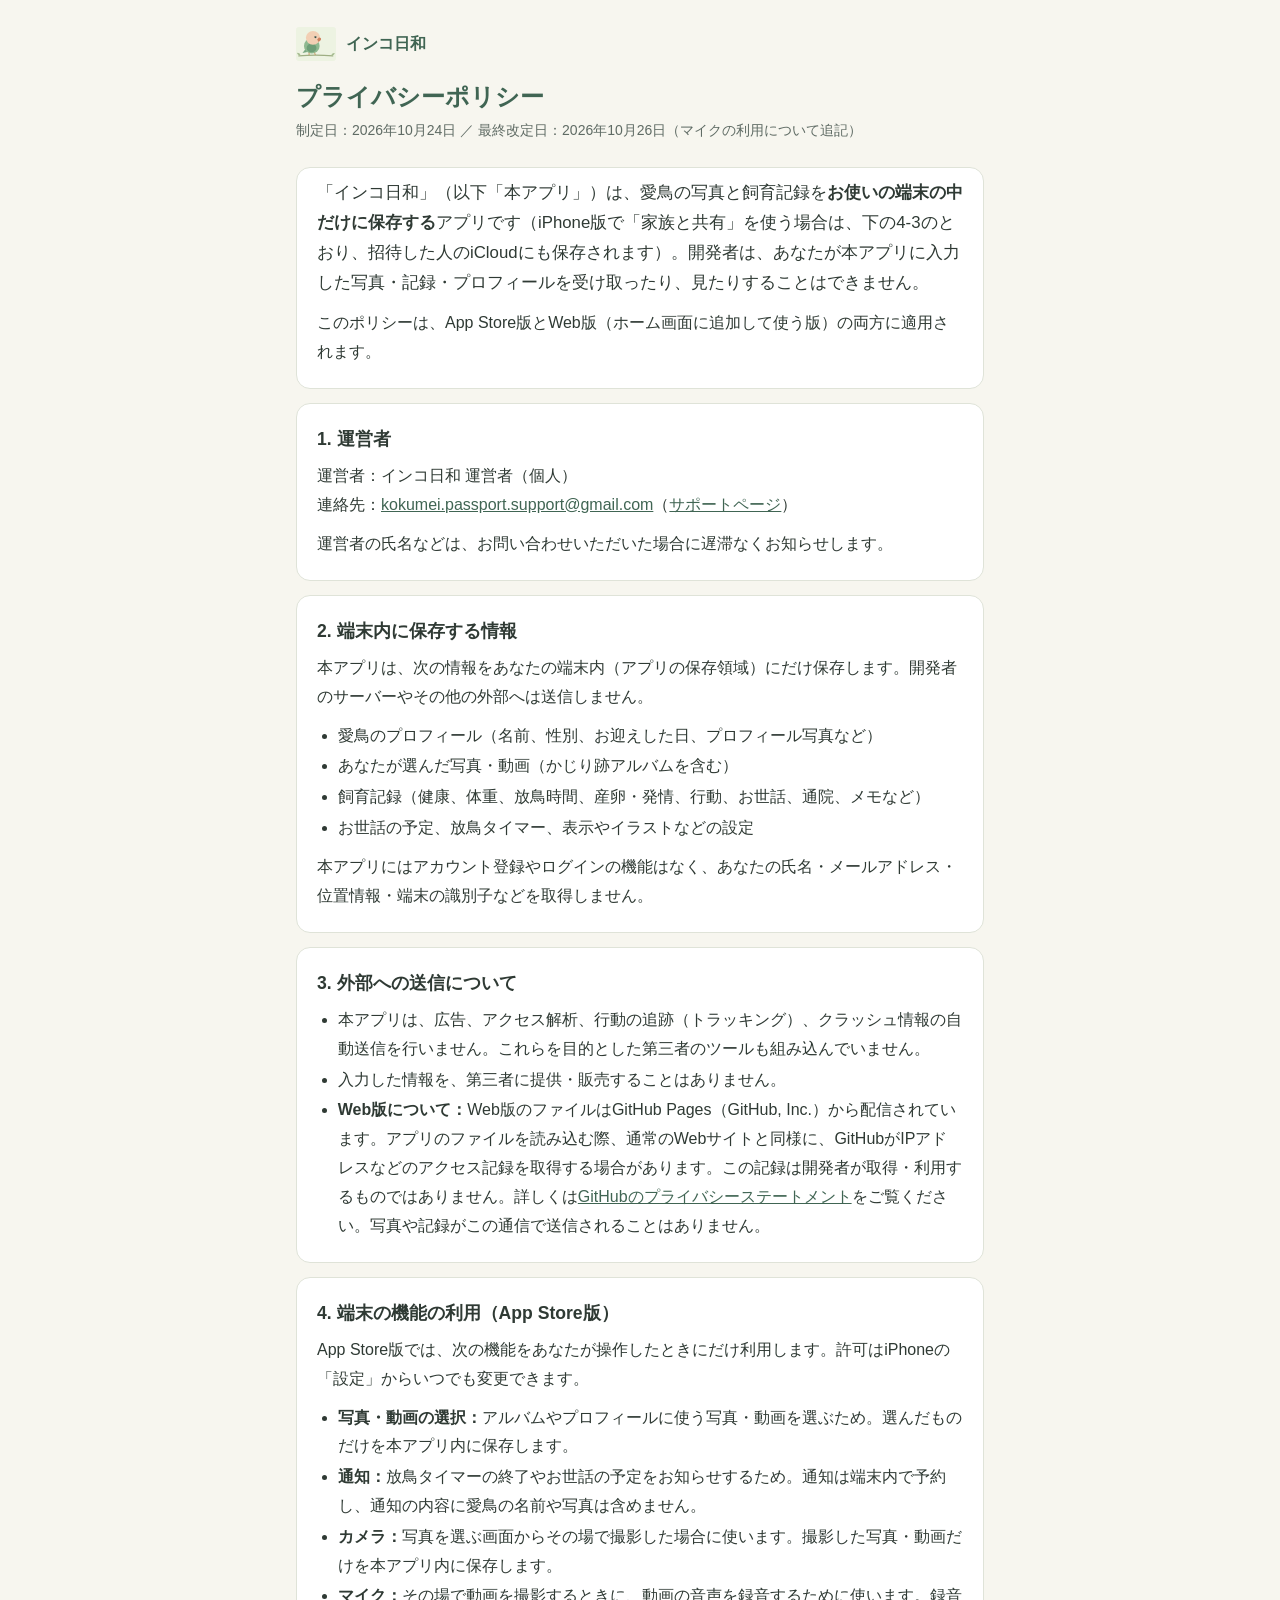
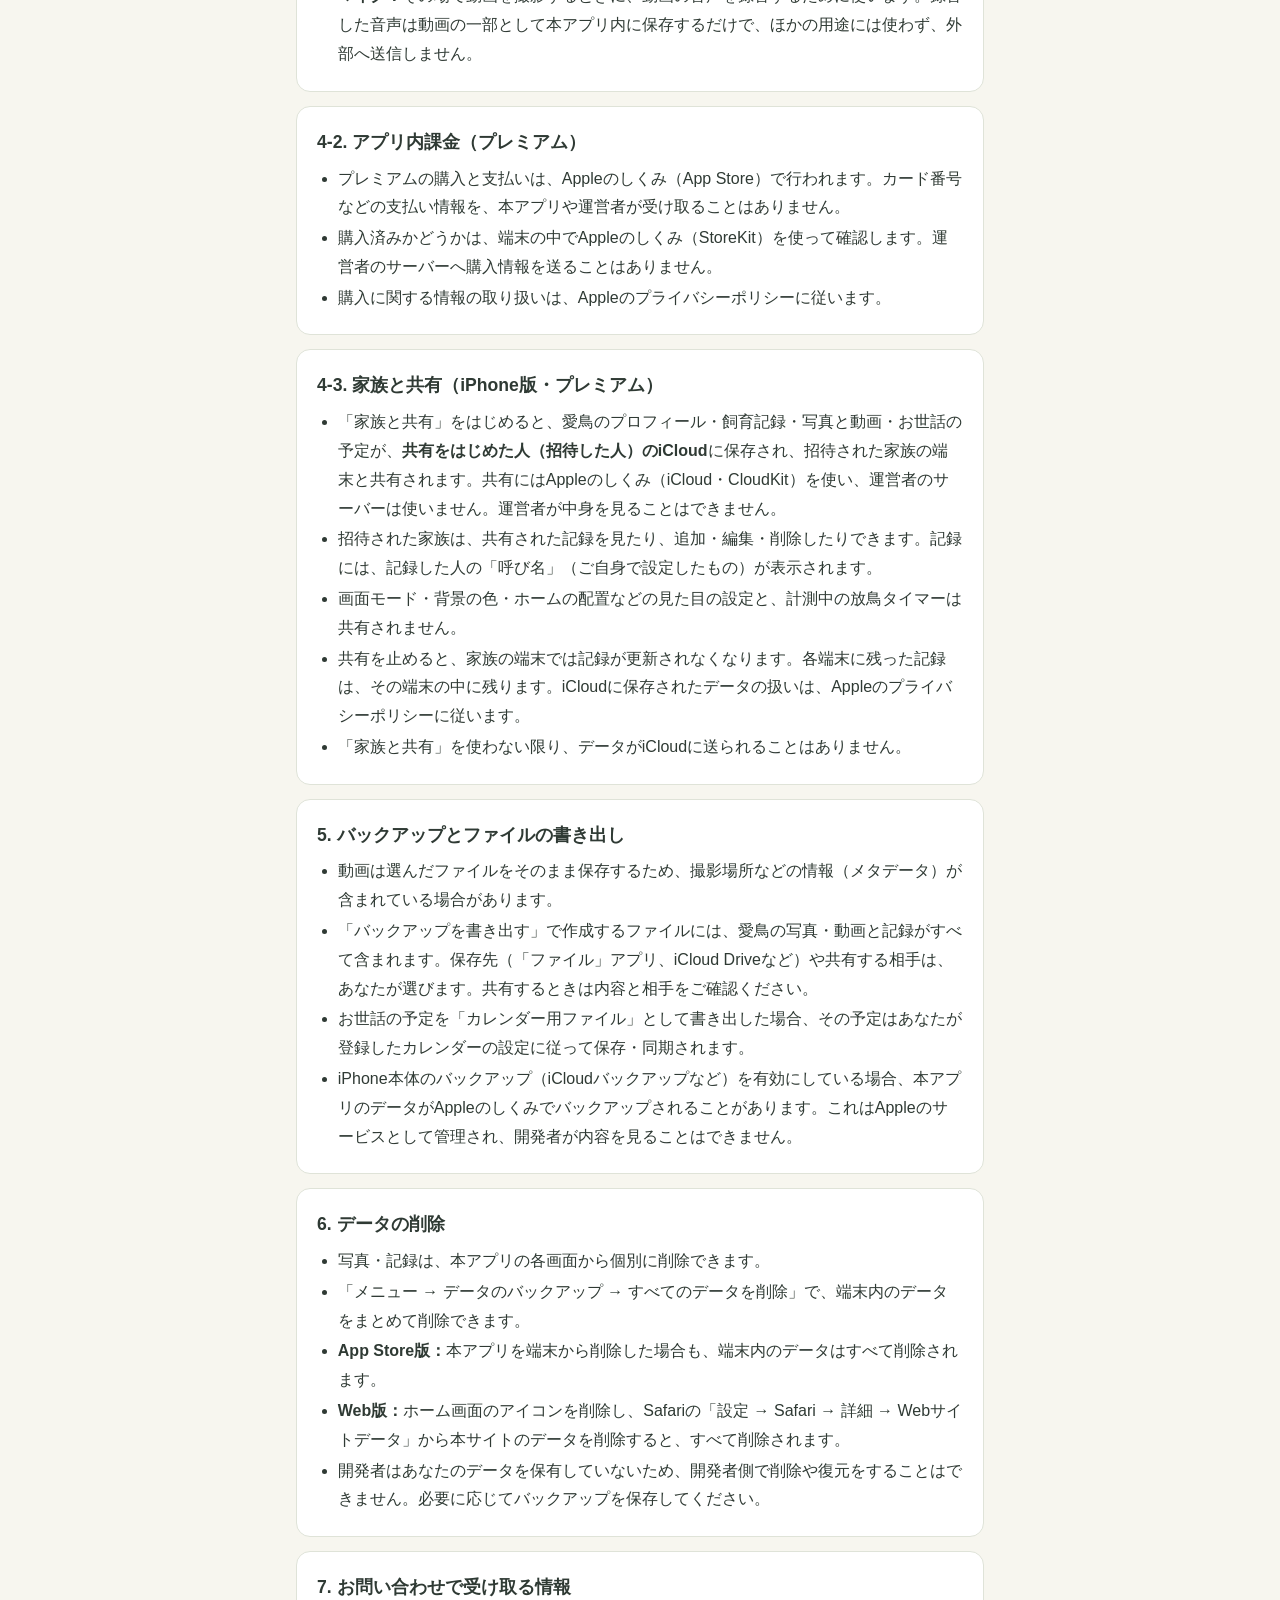
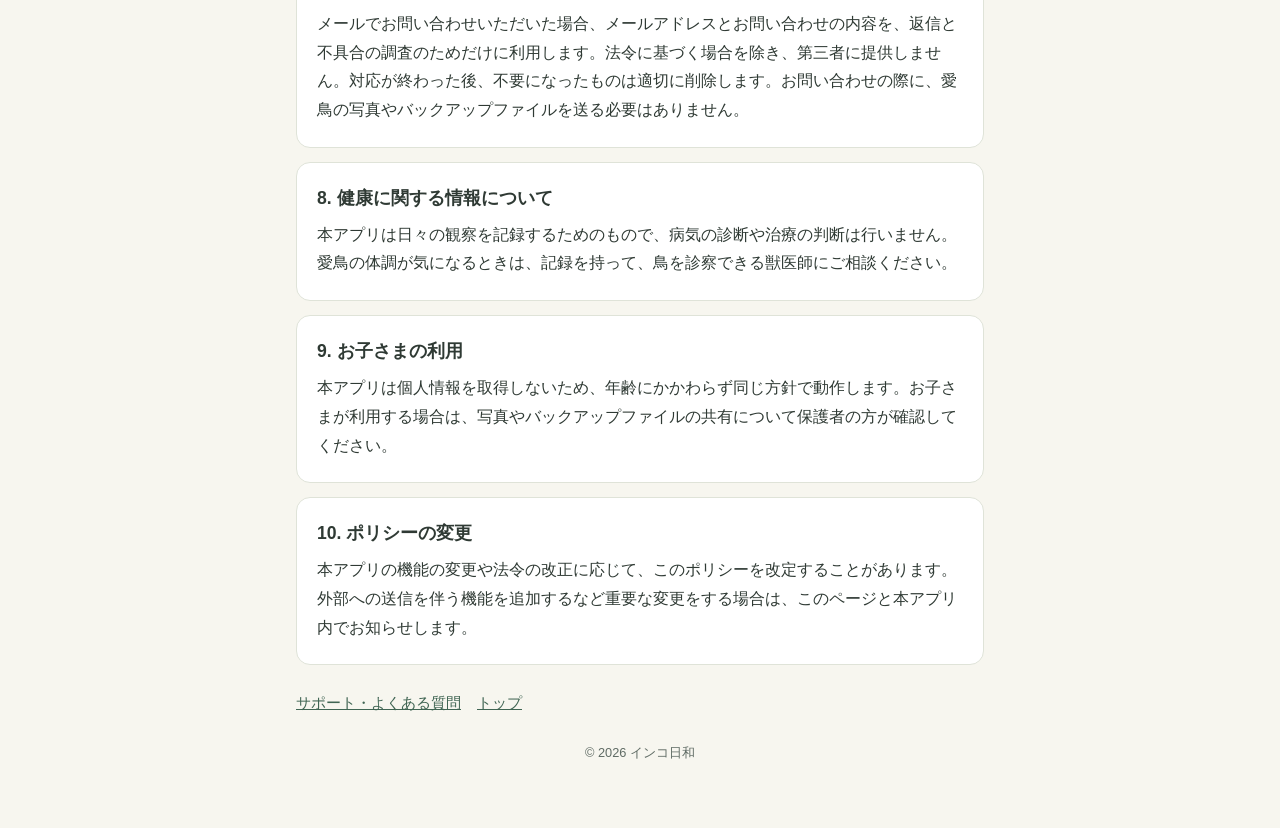
==== privacy.html @ 1c965796 "インコ日和のサポート・プライバシーポリシー・特定商取引法に基づく表記を公開する 本文はアプリのリポジトリ（v1.33.0）と同じ。このサイトにはアプリ本体を置かないため、ページ下の「アプリを開く」を「" ====
<!doctype html>
<html lang="ja">
<head>
  <meta charset="utf-8"><meta name="viewport" content="width=device-width,initial-scale=1,viewport-fit=cover">
  <meta http-equiv="Content-Security-Policy" content="default-src 'self'; style-src 'self'; img-src 'self'; object-src 'none'; base-uri 'self'; form-action 'none'">
  <meta name="theme-color" content="#406553">
  <title>プライバシーポリシー · インコ日和</title>
  <link rel="stylesheet" href="./legal.css">
</head>
<body>
<div class="wrap">
  <header><img src="./bird.svg" alt=""><a href="./">インコ日和</a></header>
  <h1>プライバシーポリシー</h1>
  <p class="meta">制定日：2026年10月24日 ／ 最終改定日：2026年10月26日（マイクの利用について追記）</p>

  <section>
    <p class="lead">「インコ日和」（以下「本アプリ」）は、愛鳥の写真と飼育記録を<strong>お使いの端末の中だけに保存する</strong>アプリです（iPhone版で「家族と共有」を使う場合は、下の4-3のとおり、招待した人のiCloudにも保存されます）。開発者は、あなたが本アプリに入力した写真・記録・プロフィールを受け取ったり、見たりすることはできません。</p>
    <p>このポリシーは、App Store版とWeb版（ホーム画面に追加して使う版）の両方に適用されます。</p>
  </section>

  <section>
    <h2>1. 運営者</h2>
    <p>運営者：インコ日和 運営者（個人）<br>
    連絡先：<a href="mailto:kokumei.passport.support@gmail.com?subject=%E3%82%A4%E3%83%B3%E3%82%B3%E6%97%A5%E5%92%8C%E3%81%AB%E3%81%A4%E3%81%84%E3%81%A6">kokumei.passport.support@gmail.com</a>（<a href="./support.html">サポートページ</a>）</p>
    <p>運営者の氏名などは、お問い合わせいただいた場合に遅滞なくお知らせします。</p>
  </section>

  <section>
    <h2>2. 端末内に保存する情報</h2>
    <p>本アプリは、次の情報をあなたの端末内（アプリの保存領域）にだけ保存します。開発者のサーバーやその他の外部へは送信しません。</p>
    <ul>
      <li>愛鳥のプロフィール（名前、性別、お迎えした日、プロフィール写真など）</li>
      <li>あなたが選んだ写真・動画（かじり跡アルバムを含む）</li>
      <li>飼育記録（健康、体重、放鳥時間、産卵・発情、行動、お世話、通院、メモなど）</li>
      <li>お世話の予定、放鳥タイマー、表示やイラストなどの設定</li>
    </ul>
    <p>本アプリにはアカウント登録やログインの機能はなく、あなたの氏名・メールアドレス・位置情報・端末の識別子などを取得しません。</p>
  </section>

  <section>
    <h2>3. 外部への送信について</h2>
    <ul>
      <li>本アプリは、広告、アクセス解析、行動の追跡（トラッキング）、クラッシュ情報の自動送信を行いません。これらを目的とした第三者のツールも組み込んでいません。</li>
      <li>入力した情報を、第三者に提供・販売することはありません。</li>
      <li><strong>Web版について：</strong>Web版のファイルはGitHub Pages（GitHub, Inc.）から配信されています。アプリのファイルを読み込む際、通常のWebサイトと同様に、GitHubがIPアドレスなどのアクセス記録を取得する場合があります。この記録は開発者が取得・利用するものではありません。詳しくは<a href="https://docs.github.com/ja/site-policy/privacy-policies/github-general-privacy-statement" rel="noopener">GitHubのプライバシーステートメント</a>をご覧ください。写真や記録がこの通信で送信されることはありません。</li>
    </ul>
  </section>

  <section>
    <h2>4. 端末の機能の利用（App Store版）</h2>
    <p>App Store版では、次の機能をあなたが操作したときにだけ利用します。許可はiPhoneの「設定」からいつでも変更できます。</p>
    <ul>
      <li><strong>写真・動画の選択：</strong>アルバムやプロフィールに使う写真・動画を選ぶため。選んだものだけを本アプリ内に保存します。</li>
      <li><strong>通知：</strong>放鳥タイマーの終了やお世話の予定をお知らせするため。通知は端末内で予約し、通知の内容に愛鳥の名前や写真は含めません。</li>
      <li><strong>カメラ：</strong>写真を選ぶ画面からその場で撮影した場合に使います。撮影した写真・動画だけを本アプリ内に保存します。</li>
      <li><strong>マイク：</strong>その場で動画を撮影するときに、動画の音声を録音するために使います。録音した音声は動画の一部として本アプリ内に保存するだけで、ほかの用途には使わず、外部へ送信しません。</li>
    </ul>
  </section>

  <section>
    <h2>4-2. アプリ内課金（プレミアム）</h2>
    <ul>
      <li>プレミアムの購入と支払いは、Appleのしくみ（App Store）で行われます。カード番号などの支払い情報を、本アプリや運営者が受け取ることはありません。</li>
      <li>購入済みかどうかは、端末の中でAppleのしくみ（StoreKit）を使って確認します。運営者のサーバーへ購入情報を送ることはありません。</li>
      <li>購入に関する情報の取り扱いは、Appleのプライバシーポリシーに従います。</li>
    </ul>
  </section>

  <section>
    <h2>4-3. 家族と共有（iPhone版・プレミアム）</h2>
    <ul>
      <li>「家族と共有」をはじめると、愛鳥のプロフィール・飼育記録・写真と動画・お世話の予定が、<strong>共有をはじめた人（招待した人）のiCloud</strong>に保存され、招待された家族の端末と共有されます。共有にはAppleのしくみ（iCloud・CloudKit）を使い、運営者のサーバーは使いません。運営者が中身を見ることはできません。</li>
      <li>招待された家族は、共有された記録を見たり、追加・編集・削除したりできます。記録には、記録した人の「呼び名」（ご自身で設定したもの）が表示されます。</li>
      <li>画面モード・背景の色・ホームの配置などの見た目の設定と、計測中の放鳥タイマーは共有されません。</li>
      <li>共有を止めると、家族の端末では記録が更新されなくなります。各端末に残った記録は、その端末の中に残ります。iCloudに保存されたデータの扱いは、Appleのプライバシーポリシーに従います。</li>
      <li>「家族と共有」を使わない限り、データがiCloudに送られることはありません。</li>
    </ul>
  </section>

  <section>
    <h2>5. バックアップとファイルの書き出し</h2>
    <ul>
      <li>動画は選んだファイルをそのまま保存するため、撮影場所などの情報（メタデータ）が含まれている場合があります。</li>
      <li>「バックアップを書き出す」で作成するファイルには、愛鳥の写真・動画と記録がすべて含まれます。保存先（「ファイル」アプリ、iCloud Driveなど）や共有する相手は、あなたが選びます。共有するときは内容と相手をご確認ください。</li>
      <li>お世話の予定を「カレンダー用ファイル」として書き出した場合、その予定はあなたが登録したカレンダーの設定に従って保存・同期されます。</li>
      <li>iPhone本体のバックアップ（iCloudバックアップなど）を有効にしている場合、本アプリのデータがAppleのしくみでバックアップされることがあります。これはAppleのサービスとして管理され、開発者が内容を見ることはできません。</li>
    </ul>
  </section>

  <section>
    <h2>6. データの削除</h2>
    <ul>
      <li>写真・記録は、本アプリの各画面から個別に削除できます。</li>
      <li>「メニュー → データのバックアップ → すべてのデータを削除」で、端末内のデータをまとめて削除できます。</li>
      <li><strong>App Store版：</strong>本アプリを端末から削除した場合も、端末内のデータはすべて削除されます。</li>
      <li><strong>Web版：</strong>ホーム画面のアイコンを削除し、Safariの「設定 → Safari → 詳細 → Webサイトデータ」から本サイトのデータを削除すると、すべて削除されます。</li>
      <li>開発者はあなたのデータを保有していないため、開発者側で削除や復元をすることはできません。必要に応じてバックアップを保存してください。</li>
    </ul>
  </section>

  <section>
    <h2>7. お問い合わせで受け取る情報</h2>
    <p>メールでお問い合わせいただいた場合、メールアドレスとお問い合わせの内容を、返信と不具合の調査のためだけに利用します。法令に基づく場合を除き、第三者に提供しません。対応が終わった後、不要になったものは適切に削除します。お問い合わせの際に、愛鳥の写真やバックアップファイルを送る必要はありません。</p>
  </section>

  <section>
    <h2>8. 健康に関する情報について</h2>
    <p>本アプリは日々の観察を記録するためのもので、病気の診断や治療の判断は行いません。愛鳥の体調が気になるときは、記録を持って、鳥を診察できる獣医師にご相談ください。</p>
  </section>

  <section>
    <h2>9. お子さまの利用</h2>
    <p>本アプリは個人情報を取得しないため、年齢にかかわらず同じ方針で動作します。お子さまが利用する場合は、写真やバックアップファイルの共有について保護者の方が確認してください。</p>
  </section>

  <section>
    <h2>10. ポリシーの変更</h2>
    <p>本アプリの機能の変更や法令の改正に応じて、このポリシーを改定することがあります。外部への送信を伴う機能を追加するなど重要な変更をする場合は、このページと本アプリ内でお知らせします。</p>
  </section>

  <nav class="links"><a href="./support.html">サポート・よくある質問</a><a href="./">トップ</a></nav>
  <footer>© 2026 インコ日和</footer>
</div>
</body>
</html>
---- legal.css ----
:root{--green:#406553;--bg:#f7f6ef;--card:#fff;--text:#2f3a34;--muted:#5f6b64;--line:#dfe3d8;--mark:#fff3b0}
@media (prefers-color-scheme:dark){:root{--green:#9cc7ae;--bg:#1d2320;--card:#262e2a;--text:#e8ece8;--muted:#a9b4ad;--line:#38423d;--mark:#5a4d12}}
*{box-sizing:border-box}
body{margin:0;background:var(--bg);color:var(--text);font-family:-apple-system,BlinkMacSystemFont,"Hiragino Kaku Gothic ProN","Noto Sans JP",sans-serif;font-size:16px;line-height:1.8;-webkit-text-size-adjust:100%}
.wrap{max-width:720px;margin:0 auto;padding:24px 16px 64px}
header{display:flex;align-items:center;gap:10px;margin-bottom:8px}
header img{width:40px;height:40px}
header a{color:var(--green);font-weight:700;text-decoration:none}
h1{font-size:1.5rem;line-height:1.4;margin:16px 0 4px;color:var(--green)}
.meta{color:var(--muted);font-size:.875rem;margin:0 0 24px}
section{background:var(--card);border:1px solid var(--line);border-radius:14px;padding:4px 20px 12px;margin:0 0 14px}
h2{font-size:1.1rem;margin:16px 0 6px}
h3{font-size:1rem;margin:14px 0 4px}
p,ul,ol{margin:6px 0 10px}
ul,ol{padding-left:1.3em}
li{margin:2px 0}
a{color:var(--green)}
mark{background:var(--mark);color:inherit;padding:0 3px;border-radius:3px}
details{border-top:1px solid var(--line);padding:10px 0}
details:first-of-type{border-top:0}
summary{font-weight:700;cursor:pointer;min-height:44px;display:flex;align-items:center}
.lead{font-size:1.05rem}
nav.links{display:flex;flex-wrap:wrap;gap:8px 16px;margin:24px 0 0;font-size:.95rem}
footer{color:var(--muted);font-size:.8rem;margin-top:24px;text-align:center}
dl.law{display:grid;grid-template-columns:minmax(7em,auto) 1fr;gap:10px 16px;margin:12px 0}dl.law dt{font-weight:700;color:var(--muted)}dl.law dd{margin:0;overflow-wrap:anywhere}@media(max-width:480px){dl.law{grid-template-columns:1fr;gap:2px}dl.law dd{margin-bottom:12px}}
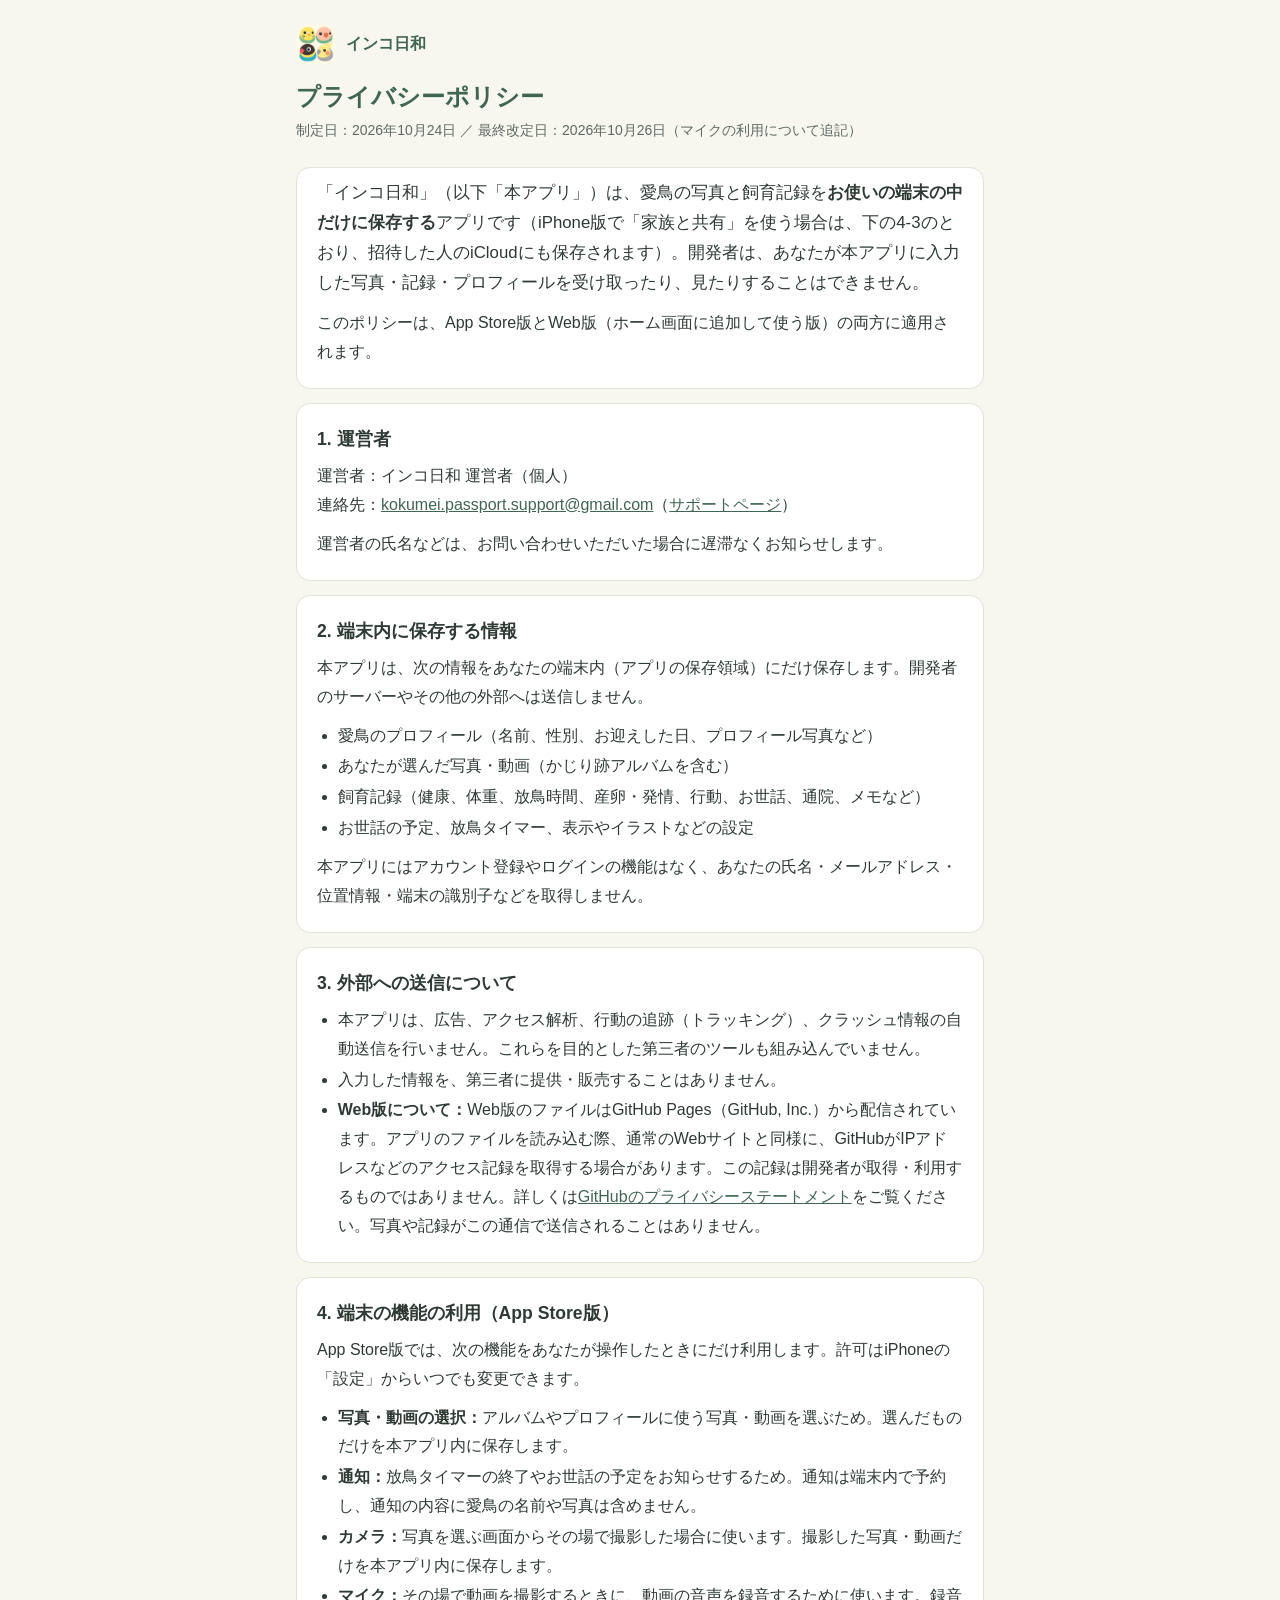
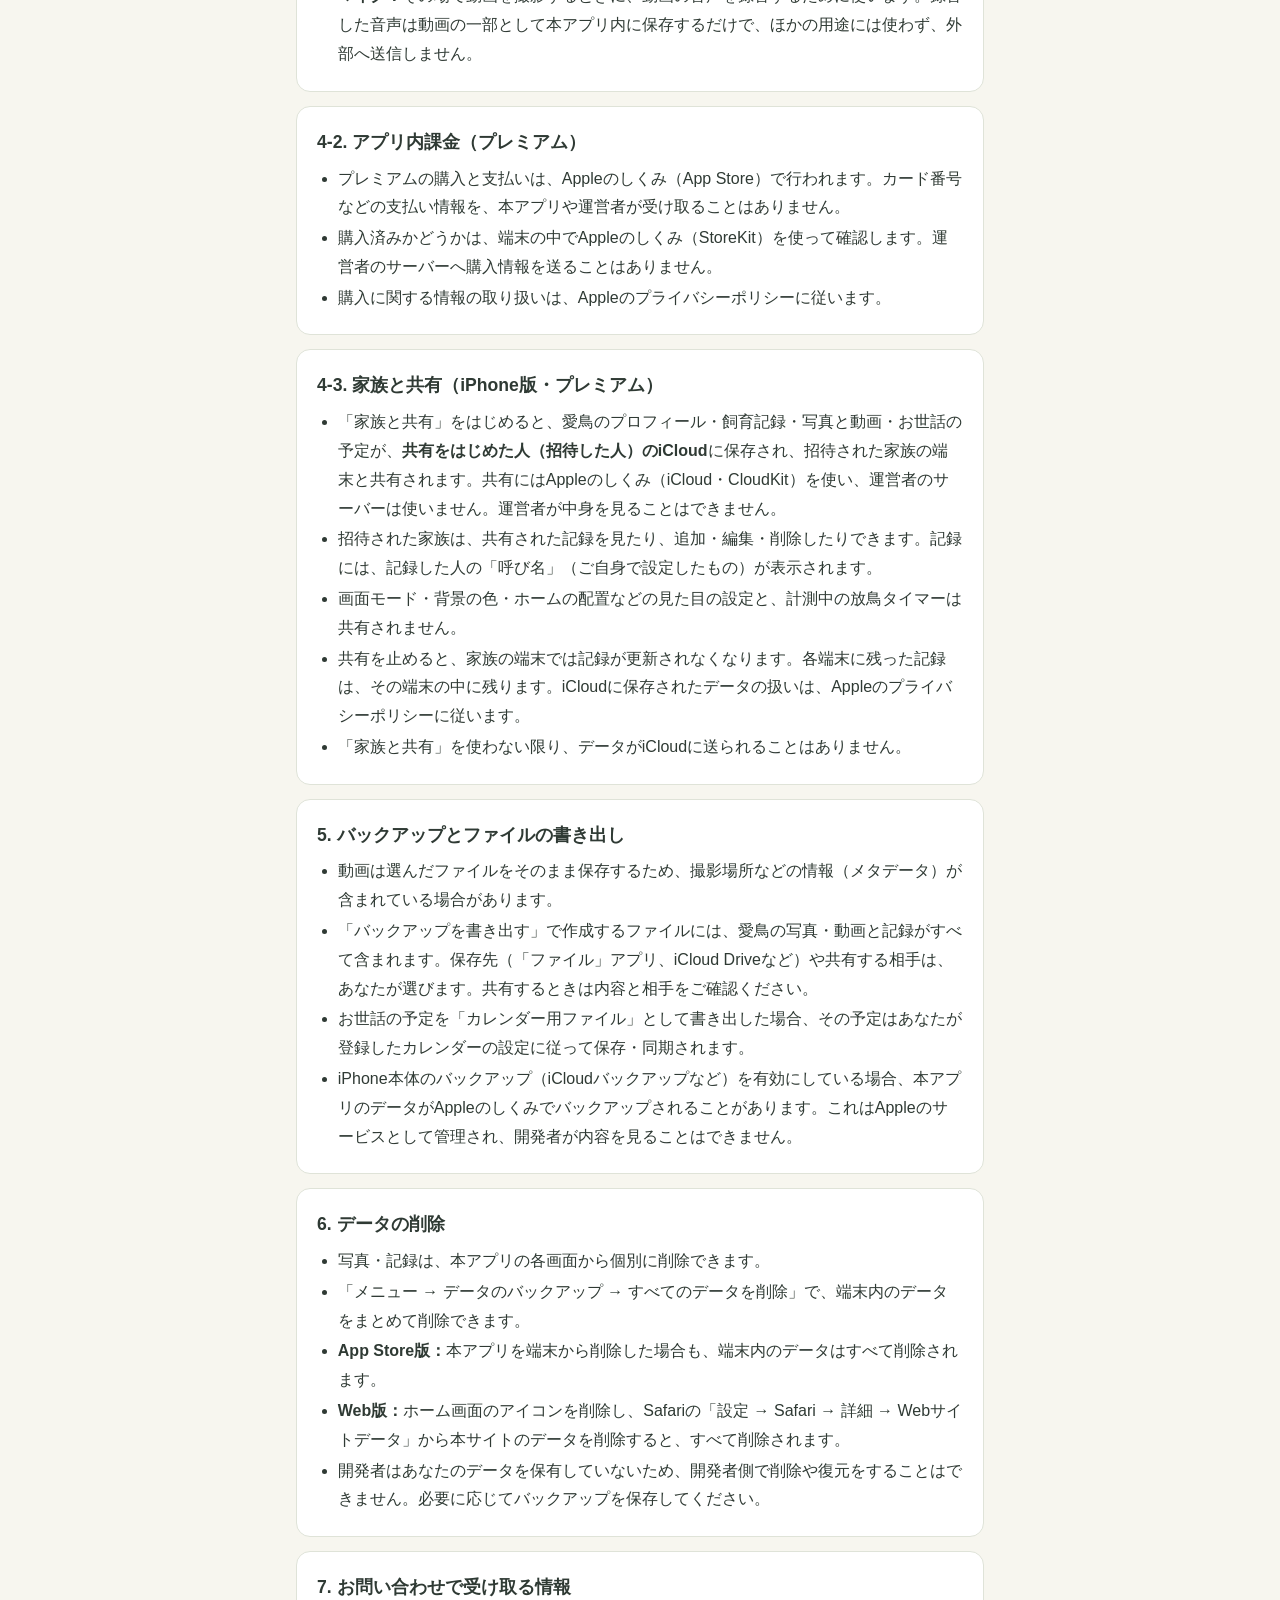
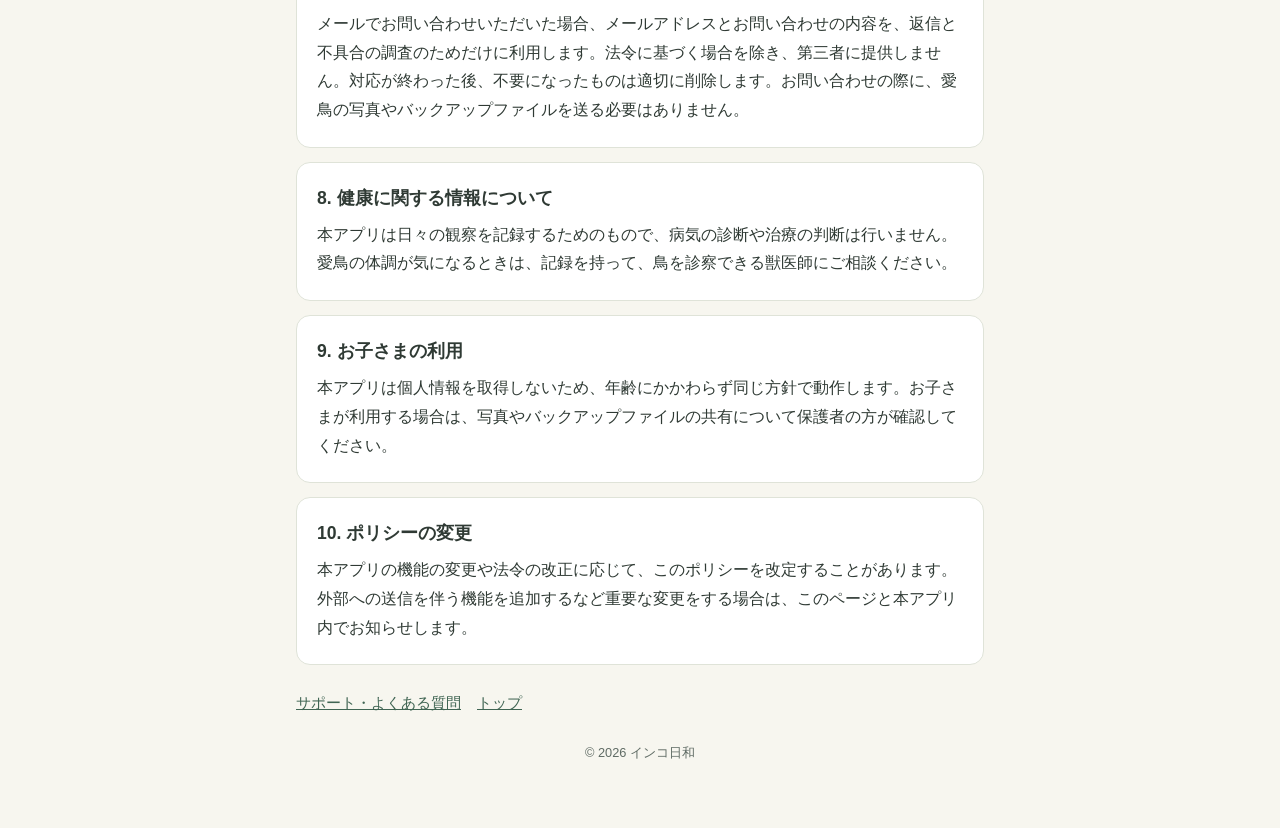
==== commit 8070302e: "見出しのアイコンを、採用中の4羽のアイコンにする Co-Authored-By: Claude Opus 5.5 <noreply@anthropic.com> Claude-Session: htt" ====
--- a/privacy.html
+++ b/privacy.html
@@ -9,7 +9,7 @@
 </head>
 <body>
 <div class="wrap">
-  <header><img src="./bird.svg" alt=""><a href="./">インコ日和</a></header>
+  <header><img src="./icon-inko-192.png" alt=""><a href="./">インコ日和</a></header>
   <h1>プライバシーポリシー</h1>
   <p class="meta">制定日：2026年10月24日 ／ 最終改定日：2026年10月26日（マイクの利用について追記）</p>
 
--- a/legal.css
+++ b/legal.css
@@ -4,7 +4,7 @@
 body{margin:0;background:var(--bg);color:var(--text);font-family:-apple-system,BlinkMacSystemFont,"Hiragino Kaku Gothic ProN","Noto Sans JP",sans-serif;font-size:16px;line-height:1.8;-webkit-text-size-adjust:100%}
 .wrap{max-width:720px;margin:0 auto;padding:24px 16px 64px}
 header{display:flex;align-items:center;gap:10px;margin-bottom:8px}
-header img{width:40px;height:40px}
+header img{width:40px;height:40px;border-radius:10px}
 header a{color:var(--green);font-weight:700;text-decoration:none}
 h1{font-size:1.5rem;line-height:1.4;margin:16px 0 4px;color:var(--green)}
 .meta{color:var(--muted);font-size:.875rem;margin:0 0 24px}
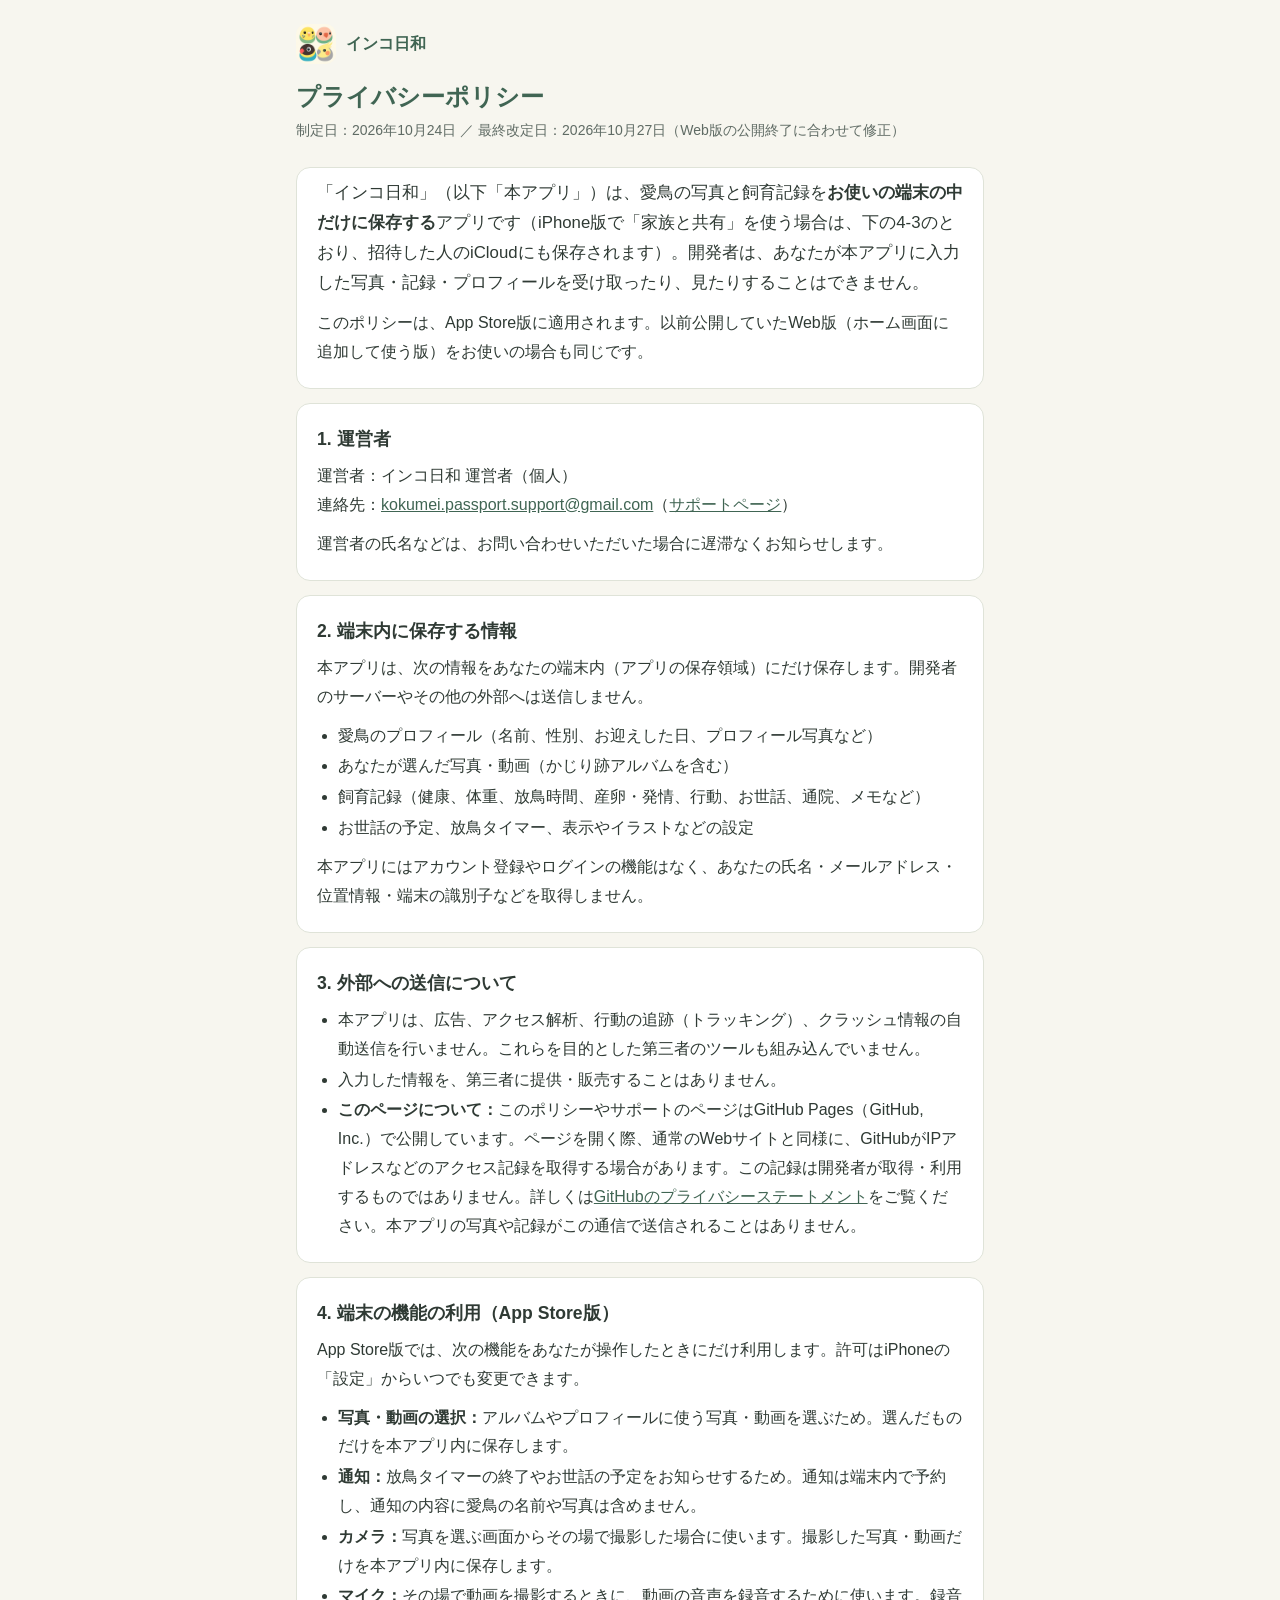
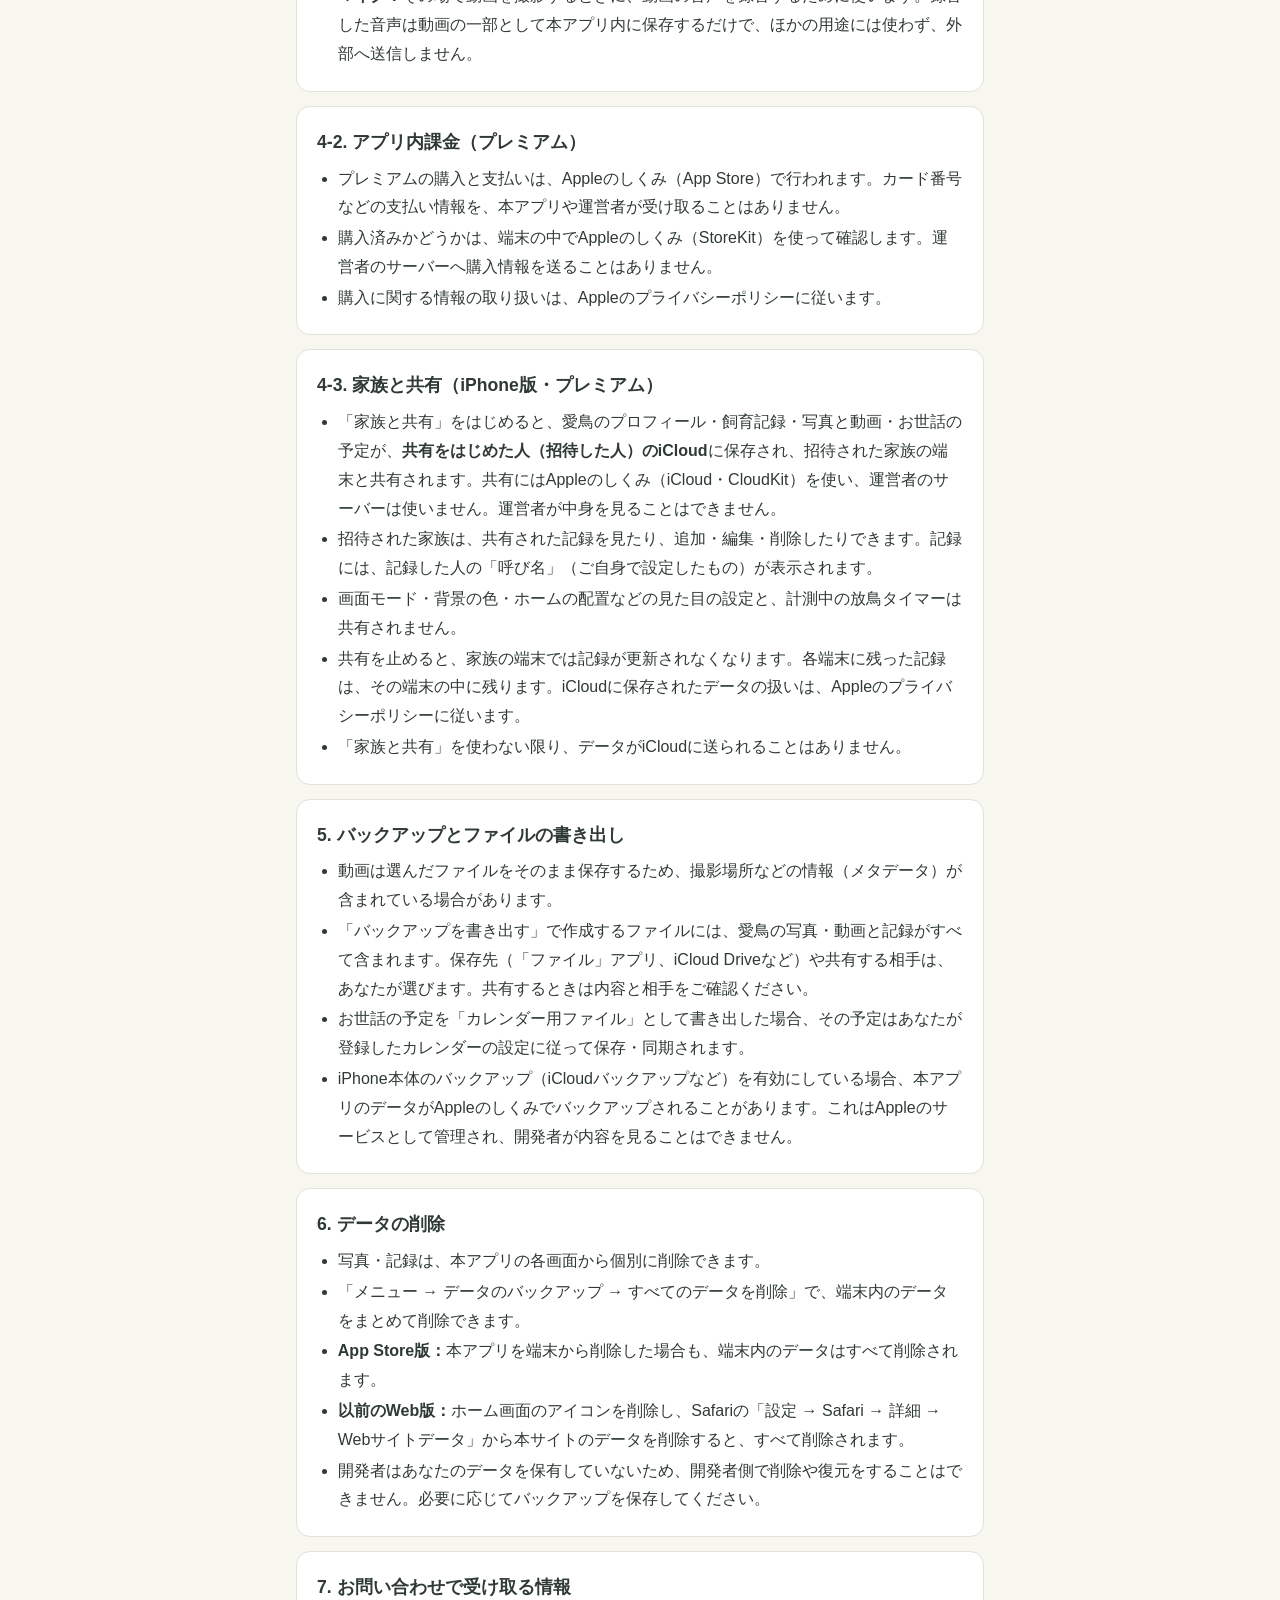
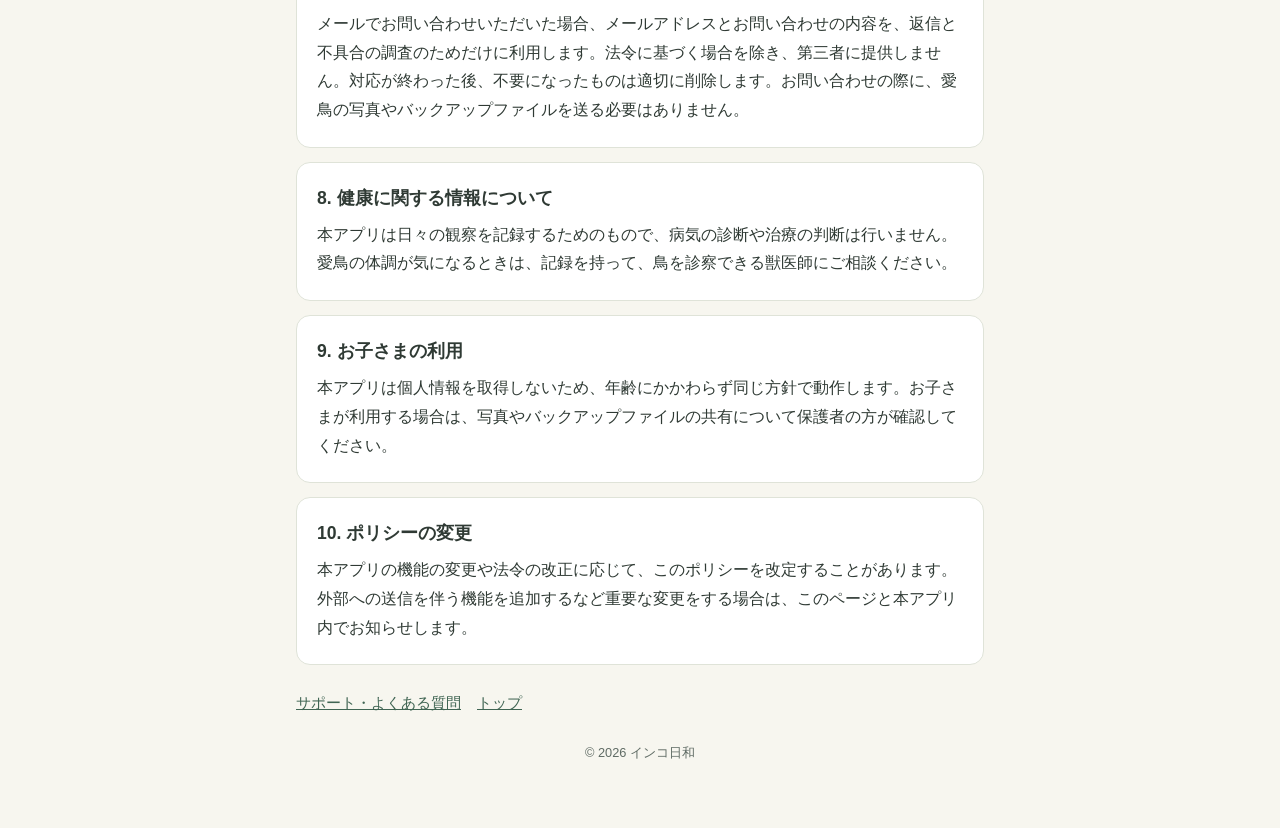
==== commit 5f61f07d: "サポートとプライバシーポリシーのWeb版の説明を、公開終了に合わせて整理する Co-Authored-By: Claude Opus 5.5 <noreply@anthropic.com> Claud" ====
--- a/privacy.html
+++ b/privacy.html
@@ -11,11 +11,11 @@
 <div class="wrap">
   <header><img src="./icon-inko-192.png" alt=""><a href="./">インコ日和</a></header>
   <h1>プライバシーポリシー</h1>
-  <p class="meta">制定日：2026年10月24日 ／ 最終改定日：2026年10月26日（マイクの利用について追記）</p>
+  <p class="meta">制定日：2026年10月24日 ／ 最終改定日：2026年10月27日（Web版の公開終了に合わせて修正）</p>
 
   <section>
     <p class="lead">「インコ日和」（以下「本アプリ」）は、愛鳥の写真と飼育記録を<strong>お使いの端末の中だけに保存する</strong>アプリです（iPhone版で「家族と共有」を使う場合は、下の4-3のとおり、招待した人のiCloudにも保存されます）。開発者は、あなたが本アプリに入力した写真・記録・プロフィールを受け取ったり、見たりすることはできません。</p>
-    <p>このポリシーは、App Store版とWeb版（ホーム画面に追加して使う版）の両方に適用されます。</p>
+    <p>このポリシーは、App Store版に適用されます。以前公開していたWeb版（ホーム画面に追加して使う版）をお使いの場合も同じです。</p>
   </section>
 
   <section>
@@ -42,7 +42,7 @@
     <ul>
       <li>本アプリは、広告、アクセス解析、行動の追跡（トラッキング）、クラッシュ情報の自動送信を行いません。これらを目的とした第三者のツールも組み込んでいません。</li>
       <li>入力した情報を、第三者に提供・販売することはありません。</li>
-      <li><strong>Web版について：</strong>Web版のファイルはGitHub Pages（GitHub, Inc.）から配信されています。アプリのファイルを読み込む際、通常のWebサイトと同様に、GitHubがIPアドレスなどのアクセス記録を取得する場合があります。この記録は開発者が取得・利用するものではありません。詳しくは<a href="https://docs.github.com/ja/site-policy/privacy-policies/github-general-privacy-statement" rel="noopener">GitHubのプライバシーステートメント</a>をご覧ください。写真や記録がこの通信で送信されることはありません。</li>
+      <li><strong>このページについて：</strong>このポリシーやサポートのページはGitHub Pages（GitHub, Inc.）で公開しています。ページを開く際、通常のWebサイトと同様に、GitHubがIPアドレスなどのアクセス記録を取得する場合があります。この記録は開発者が取得・利用するものではありません。詳しくは<a href="https://docs.github.com/ja/site-policy/privacy-policies/github-general-privacy-statement" rel="noopener">GitHubのプライバシーステートメント</a>をご覧ください。本アプリの写真や記録がこの通信で送信されることはありません。</li>
     </ul>
   </section>
 
@@ -93,7 +93,7 @@
       <li>写真・記録は、本アプリの各画面から個別に削除できます。</li>
       <li>「メニュー → データのバックアップ → すべてのデータを削除」で、端末内のデータをまとめて削除できます。</li>
       <li><strong>App Store版：</strong>本アプリを端末から削除した場合も、端末内のデータはすべて削除されます。</li>
-      <li><strong>Web版：</strong>ホーム画面のアイコンを削除し、Safariの「設定 → Safari → 詳細 → Webサイトデータ」から本サイトのデータを削除すると、すべて削除されます。</li>
+      <li><strong>以前のWeb版：</strong>ホーム画面のアイコンを削除し、Safariの「設定 → Safari → 詳細 → Webサイトデータ」から本サイトのデータを削除すると、すべて削除されます。</li>
       <li>開発者はあなたのデータを保有していないため、開発者側で削除や復元をすることはできません。必要に応じてバックアップを保存してください。</li>
     </ul>
   </section>
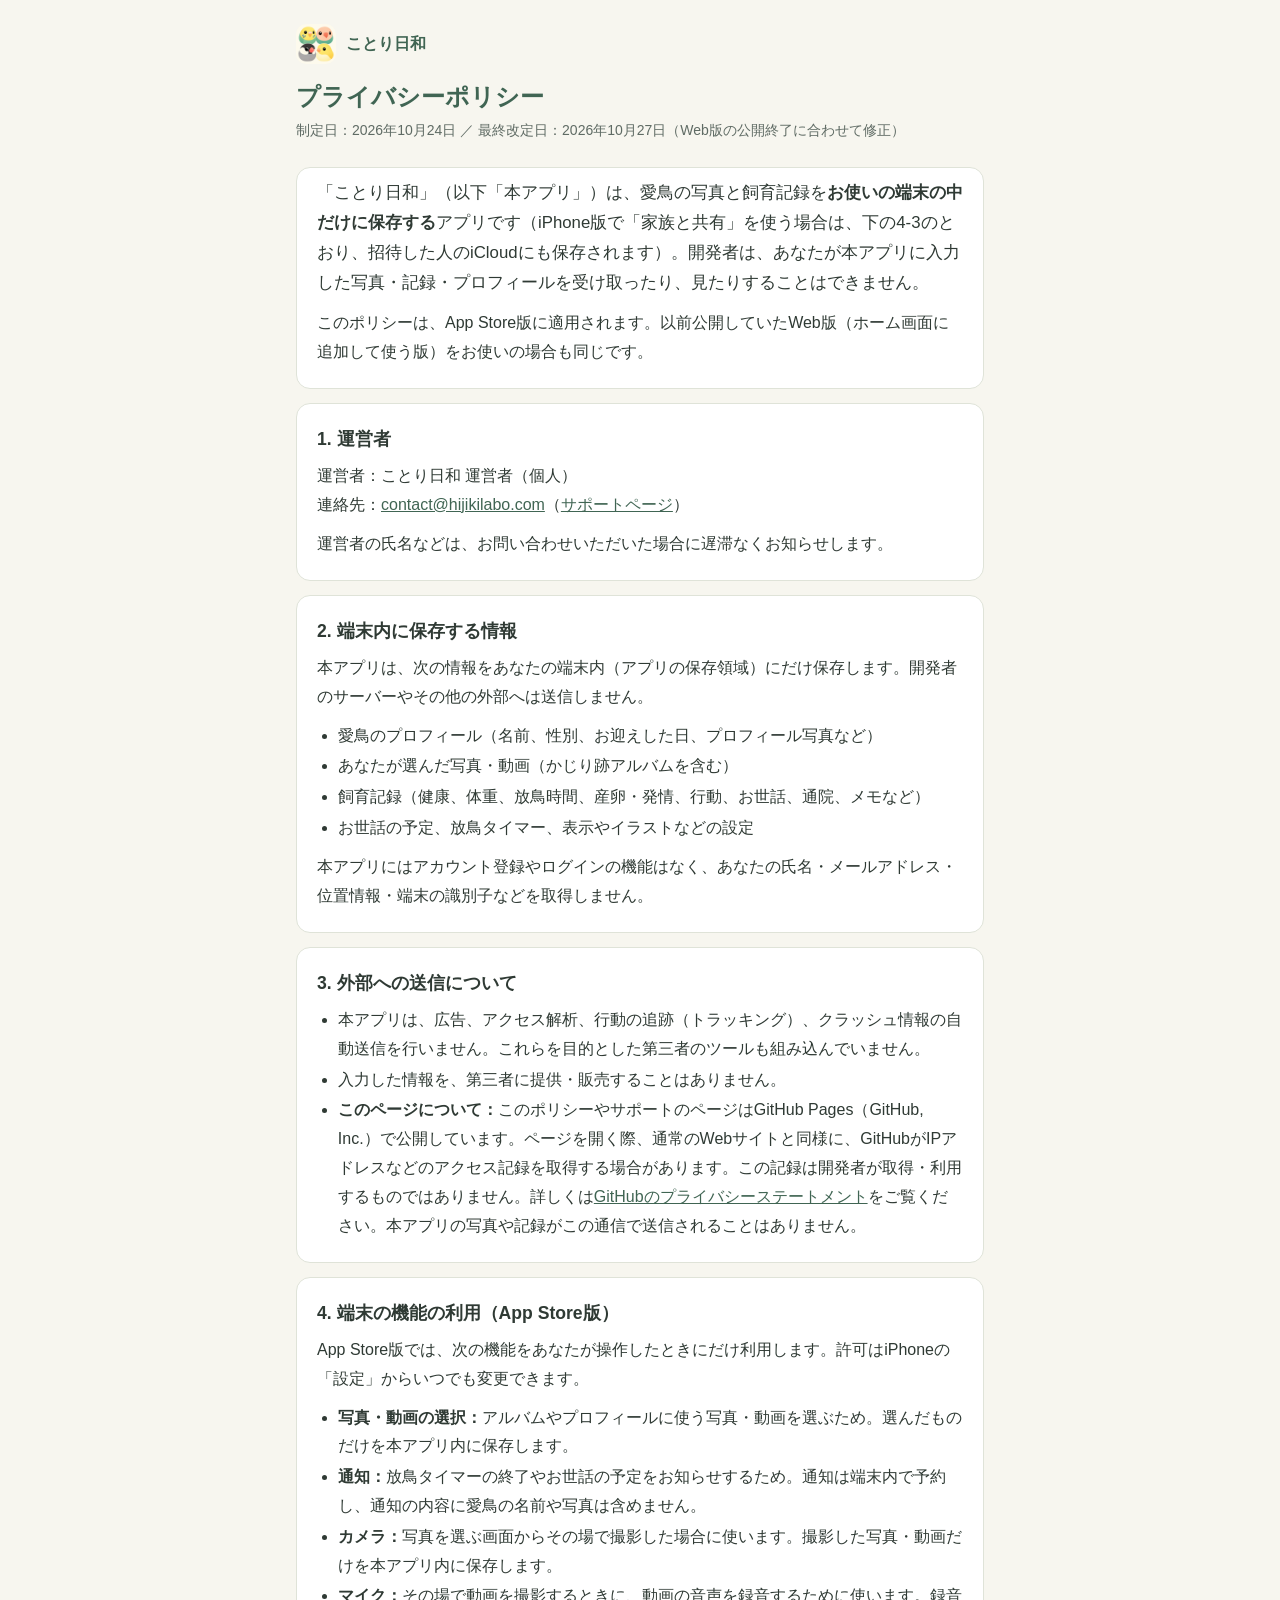
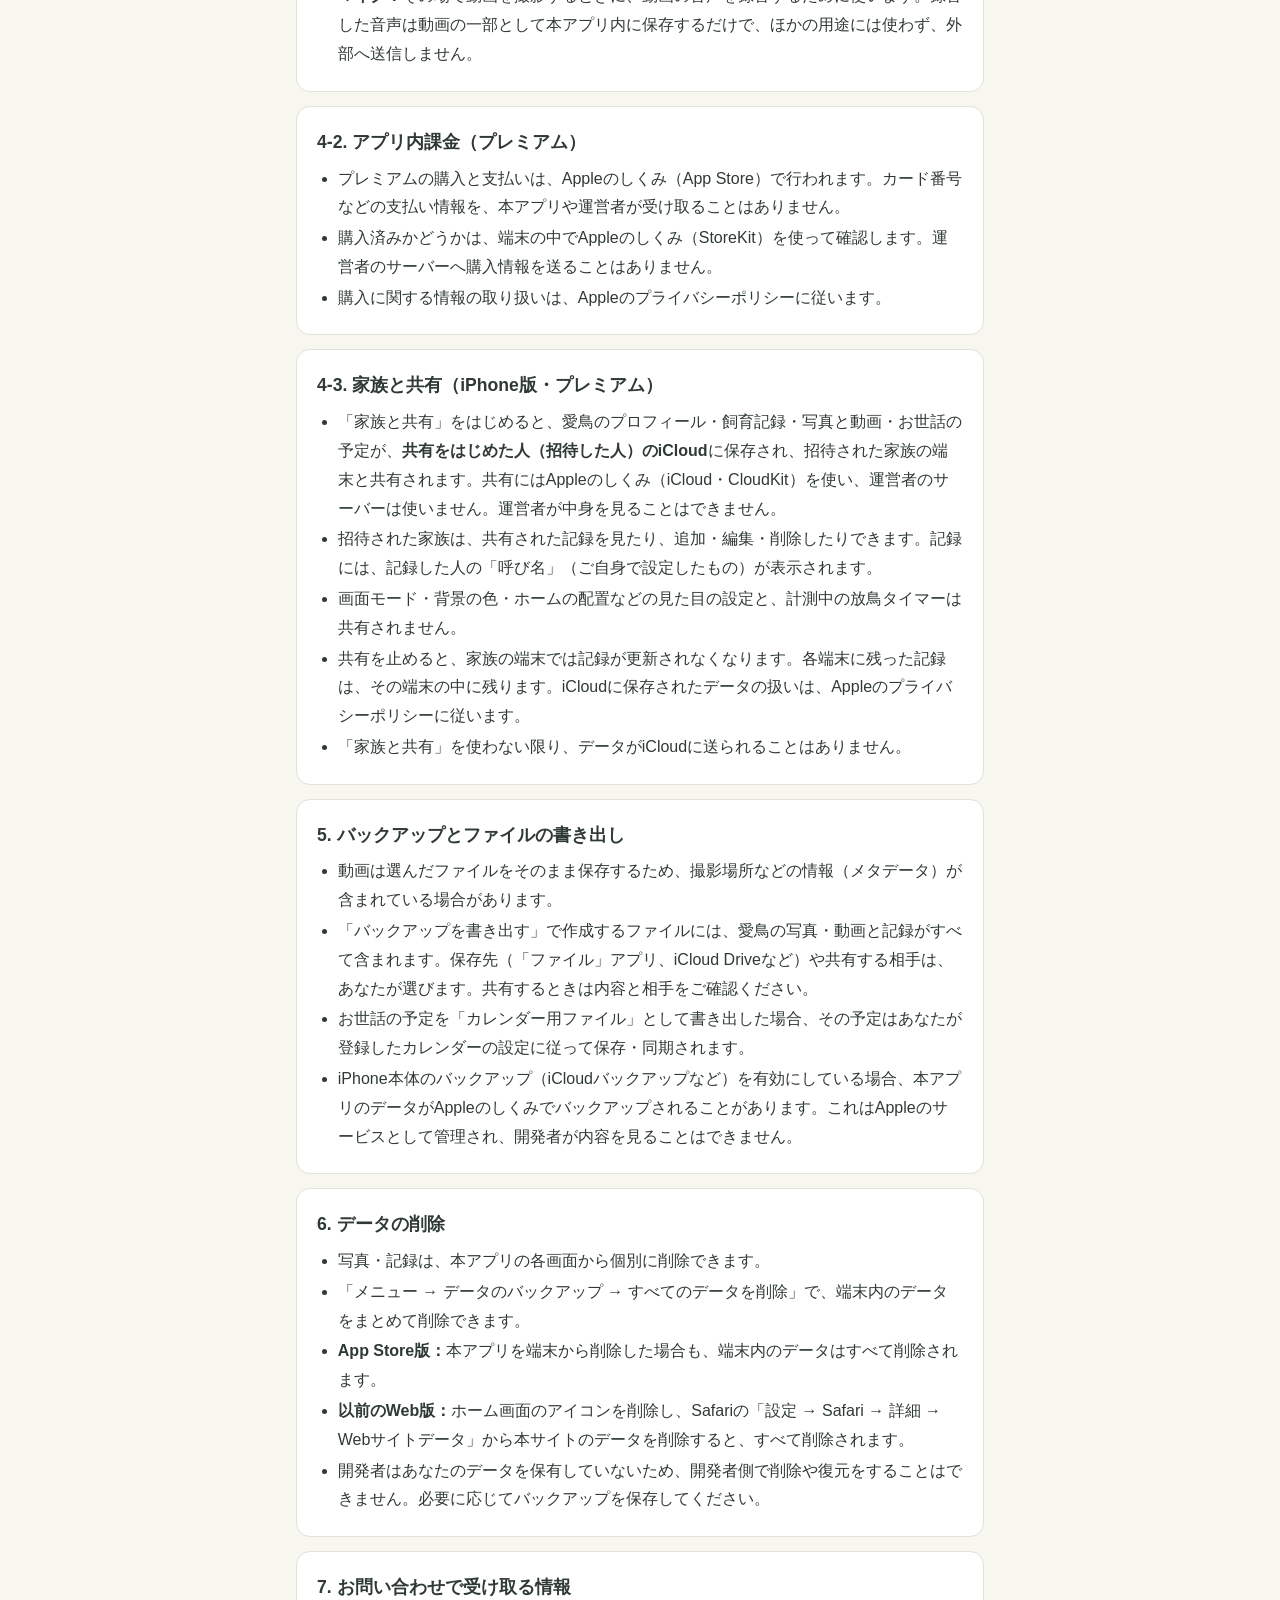
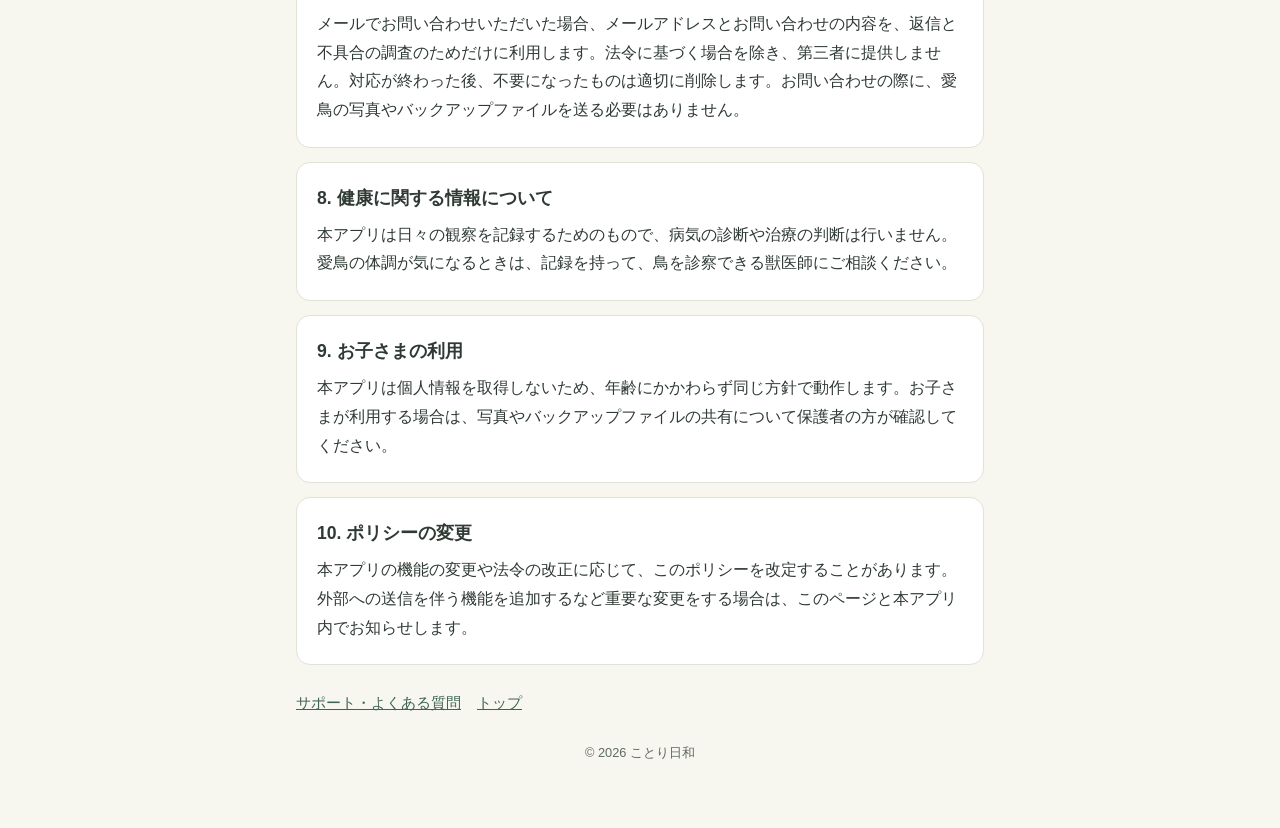
==== commit cdf38f3f: "名称をことり日和へ、連絡先をcontact@hijikilabo.comへ変更し、写真の上限説明を更新する アプリ側の3ページと見出しのアイコン（4羽のA案）を反映。トップページとREADMEも改名。" ====
--- a/privacy.html
+++ b/privacy.html
@@ -4,24 +4,24 @@
   <meta charset="utf-8"><meta name="viewport" content="width=device-width,initial-scale=1,viewport-fit=cover">
   <meta http-equiv="Content-Security-Policy" content="default-src 'self'; style-src 'self'; img-src 'self'; object-src 'none'; base-uri 'self'; form-action 'none'">
   <meta name="theme-color" content="#406553">
-  <title>プライバシーポリシー · インコ日和</title>
+  <title>プライバシーポリシー · ことり日和</title>
   <link rel="stylesheet" href="./legal.css">
 </head>
 <body>
 <div class="wrap">
-  <header><img src="./icon-inko-192.png" alt=""><a href="./">インコ日和</a></header>
+  <header><img src="./icon-inko-192.png" alt=""><a href="./">ことり日和</a></header>
   <h1>プライバシーポリシー</h1>
   <p class="meta">制定日：2026年10月24日 ／ 最終改定日：2026年10月27日（Web版の公開終了に合わせて修正）</p>
 
   <section>
-    <p class="lead">「インコ日和」（以下「本アプリ」）は、愛鳥の写真と飼育記録を<strong>お使いの端末の中だけに保存する</strong>アプリです（iPhone版で「家族と共有」を使う場合は、下の4-3のとおり、招待した人のiCloudにも保存されます）。開発者は、あなたが本アプリに入力した写真・記録・プロフィールを受け取ったり、見たりすることはできません。</p>
+    <p class="lead">「ことり日和」（以下「本アプリ」）は、愛鳥の写真と飼育記録を<strong>お使いの端末の中だけに保存する</strong>アプリです（iPhone版で「家族と共有」を使う場合は、下の4-3のとおり、招待した人のiCloudにも保存されます）。開発者は、あなたが本アプリに入力した写真・記録・プロフィールを受け取ったり、見たりすることはできません。</p>
     <p>このポリシーは、App Store版に適用されます。以前公開していたWeb版（ホーム画面に追加して使う版）をお使いの場合も同じです。</p>
   </section>
 
   <section>
     <h2>1. 運営者</h2>
-    <p>運営者：インコ日和 運営者（個人）<br>
-    連絡先：<a href="mailto:kokumei.passport.support@gmail.com?subject=%E3%82%A4%E3%83%B3%E3%82%B3%E6%97%A5%E5%92%8C%E3%81%AB%E3%81%A4%E3%81%84%E3%81%A6">kokumei.passport.support@gmail.com</a>（<a href="./support.html">サポートページ</a>）</p>
+    <p>運営者：ことり日和 運営者（個人）<br>
+    連絡先：<a href="mailto:contact@hijikilabo.com?subject=%E3%81%93%E3%81%A8%E3%82%8A%E6%97%A5%E5%92%8C%E3%81%AB%E3%81%A4%E3%81%84%E3%81%A6">contact@hijikilabo.com</a>（<a href="./support.html">サポートページ</a>）</p>
     <p>運営者の氏名などは、お問い合わせいただいた場合に遅滞なくお知らせします。</p>
   </section>
 
@@ -119,7 +119,7 @@
   </section>
 
   <nav class="links"><a href="./support.html">サポート・よくある質問</a><a href="./">トップ</a></nav>
-  <footer>© 2026 インコ日和</footer>
+  <footer>© 2026 ことり日和</footer>
 </div>
 </body>
 </html>
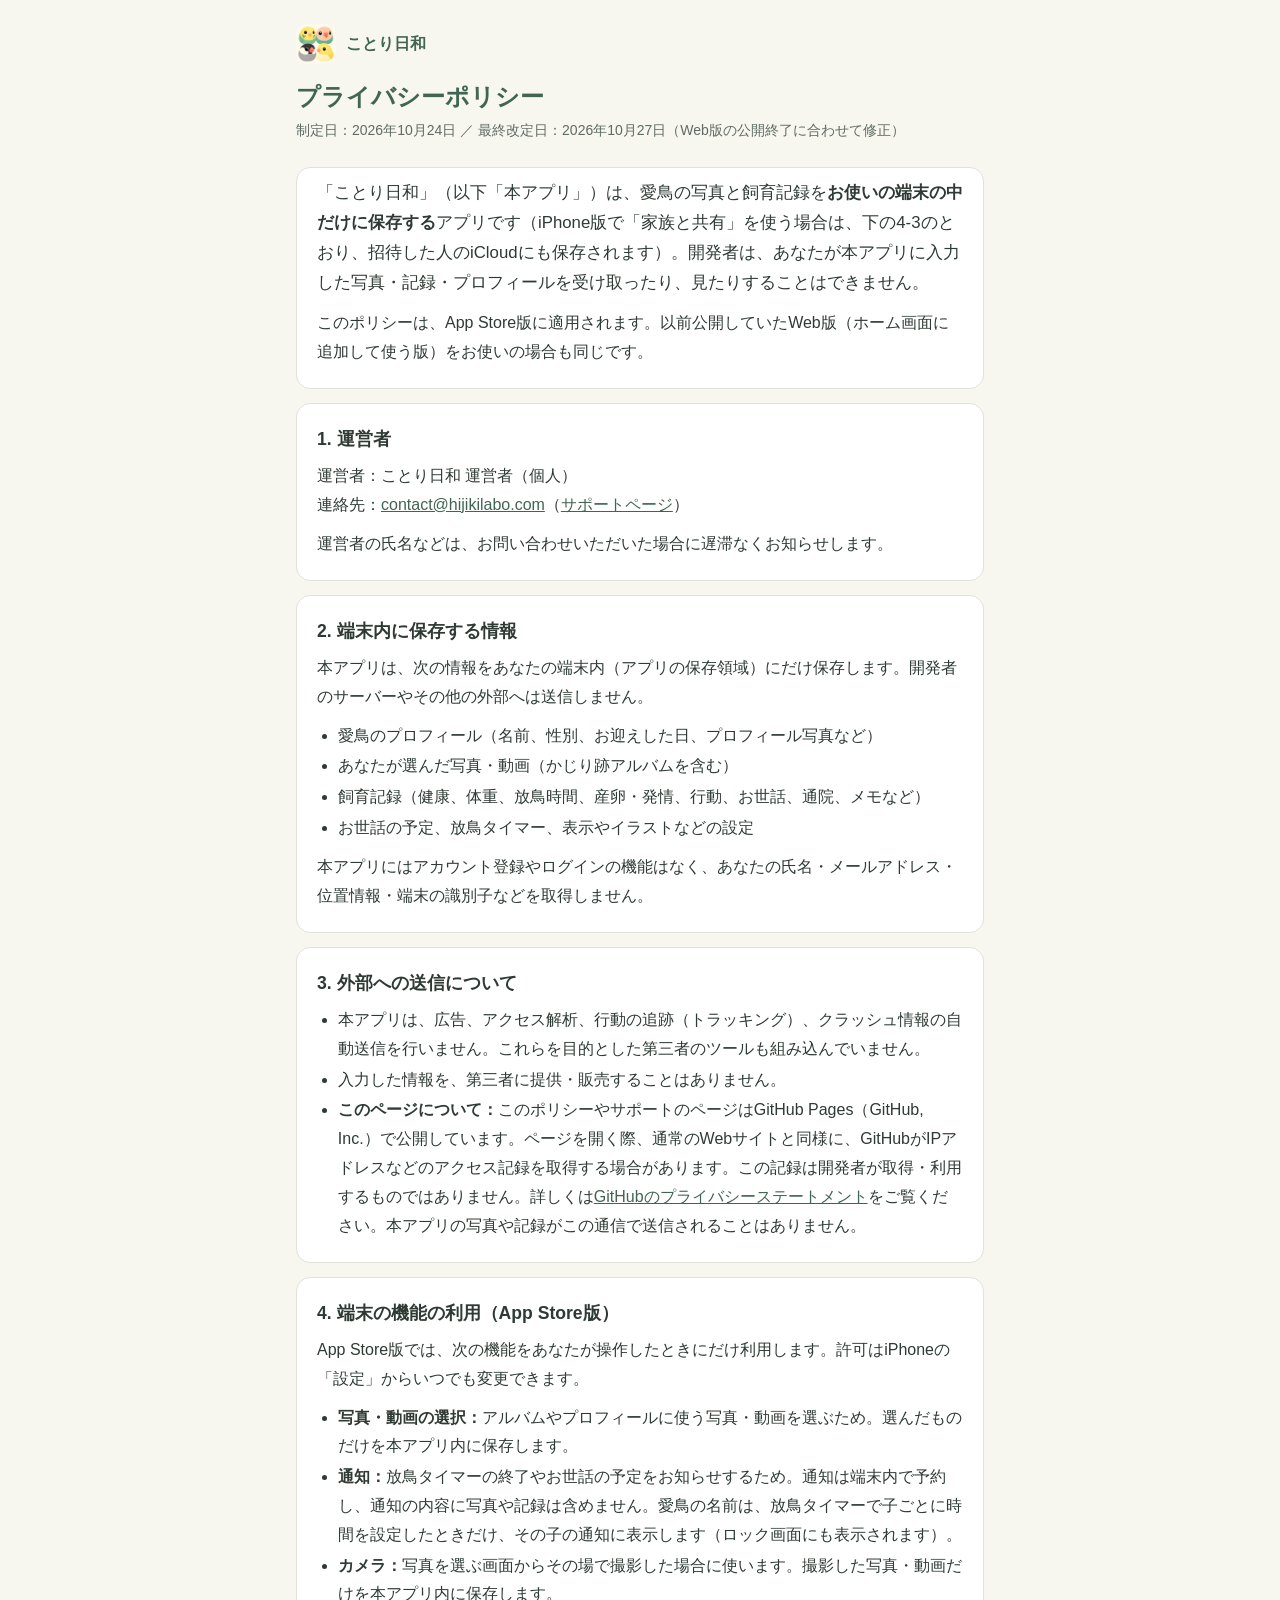
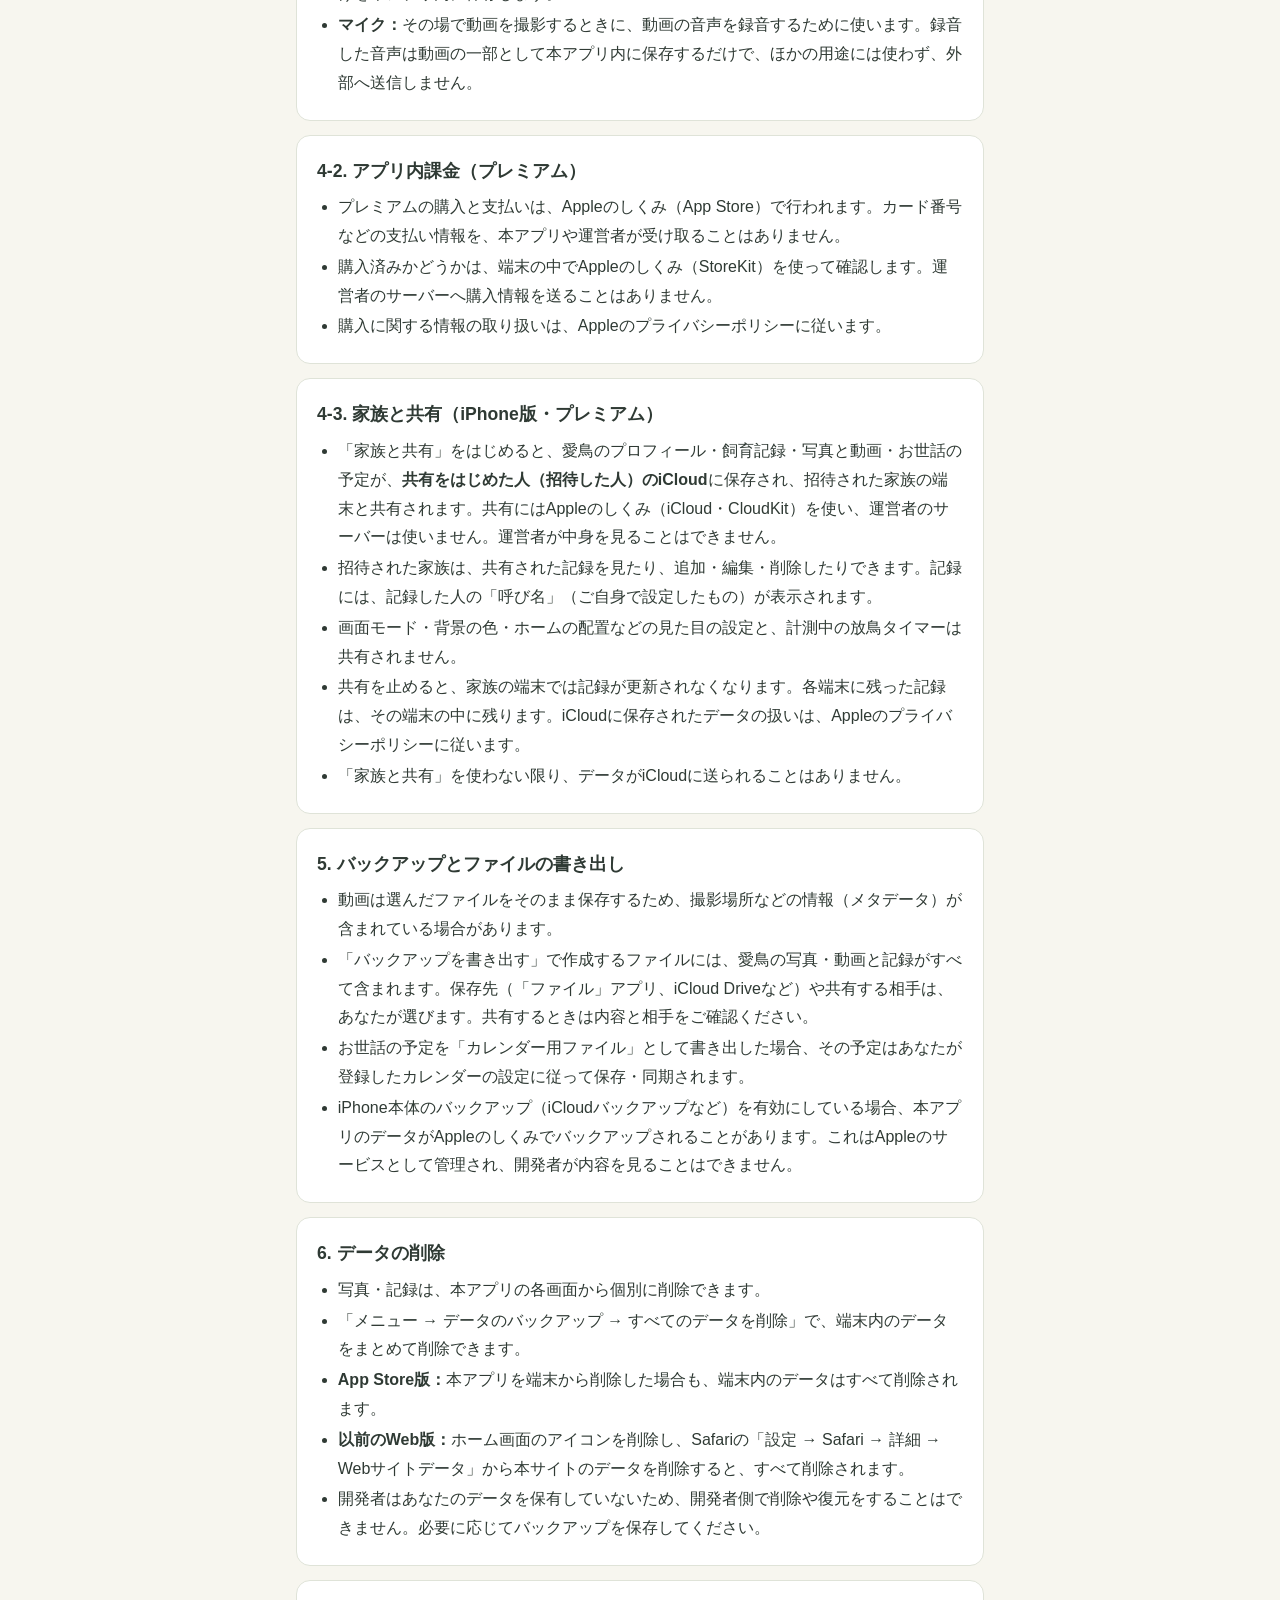
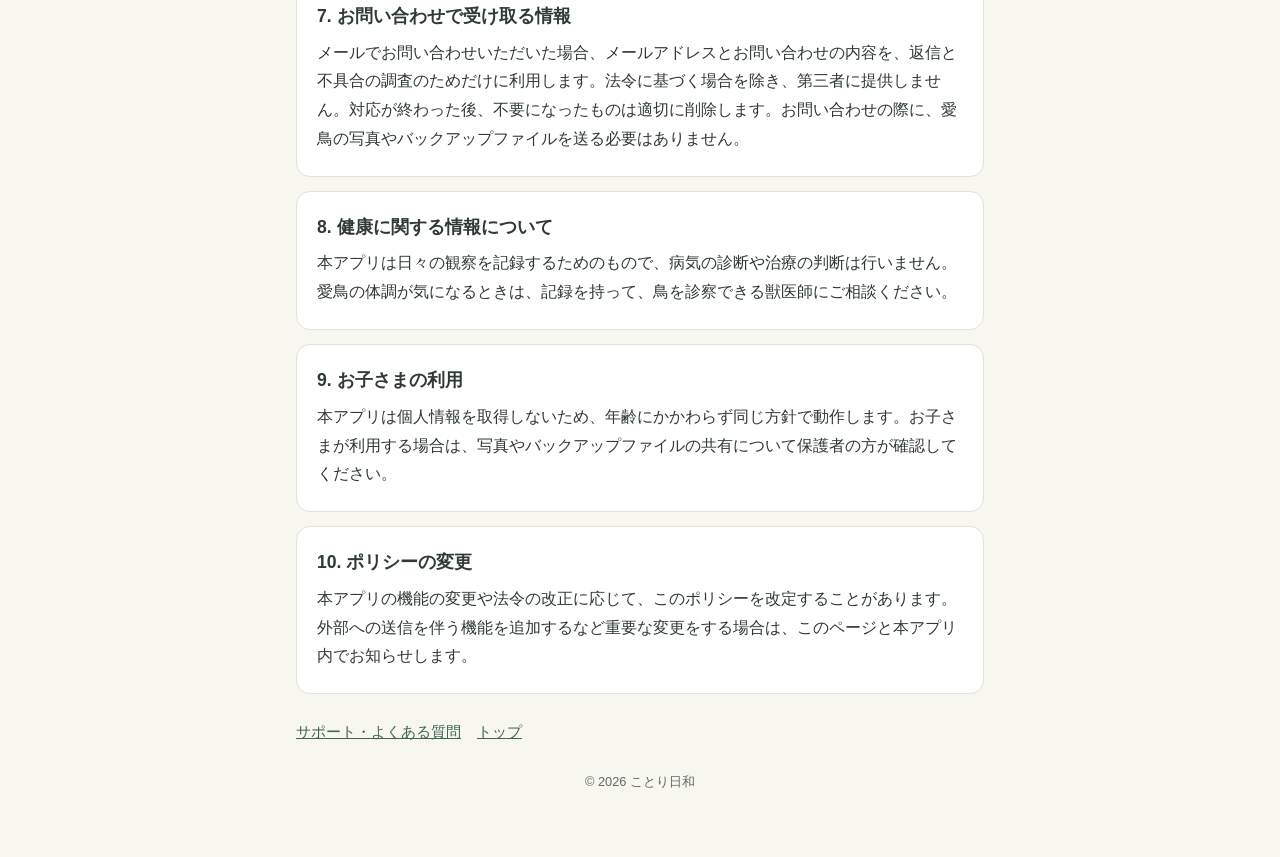
==== commit 87bc76ad: "プライバシーポリシー：子ごとの放鳥時間の通知にだけ愛鳥の名前を出すことを明記する Co-Authored-By: Claude Opus 5.5 <noreply@anthropic.com>" ====
--- a/privacy.html
+++ b/privacy.html
@@ -51,7 +51,7 @@
     <p>App Store版では、次の機能をあなたが操作したときにだけ利用します。許可はiPhoneの「設定」からいつでも変更できます。</p>
     <ul>
       <li><strong>写真・動画の選択：</strong>アルバムやプロフィールに使う写真・動画を選ぶため。選んだものだけを本アプリ内に保存します。</li>
-      <li><strong>通知：</strong>放鳥タイマーの終了やお世話の予定をお知らせするため。通知は端末内で予約し、通知の内容に愛鳥の名前や写真は含めません。</li>
+      <li><strong>通知：</strong>放鳥タイマーの終了やお世話の予定をお知らせするため。通知は端末内で予約し、通知の内容に写真や記録は含めません。愛鳥の名前は、放鳥タイマーで子ごとに時間を設定したときだけ、その子の通知に表示します（ロック画面にも表示されます）。</li>
       <li><strong>カメラ：</strong>写真を選ぶ画面からその場で撮影した場合に使います。撮影した写真・動画だけを本アプリ内に保存します。</li>
       <li><strong>マイク：</strong>その場で動画を撮影するときに、動画の音声を録音するために使います。録音した音声は動画の一部として本アプリ内に保存するだけで、ほかの用途には使わず、外部へ送信しません。</li>
     </ul>
